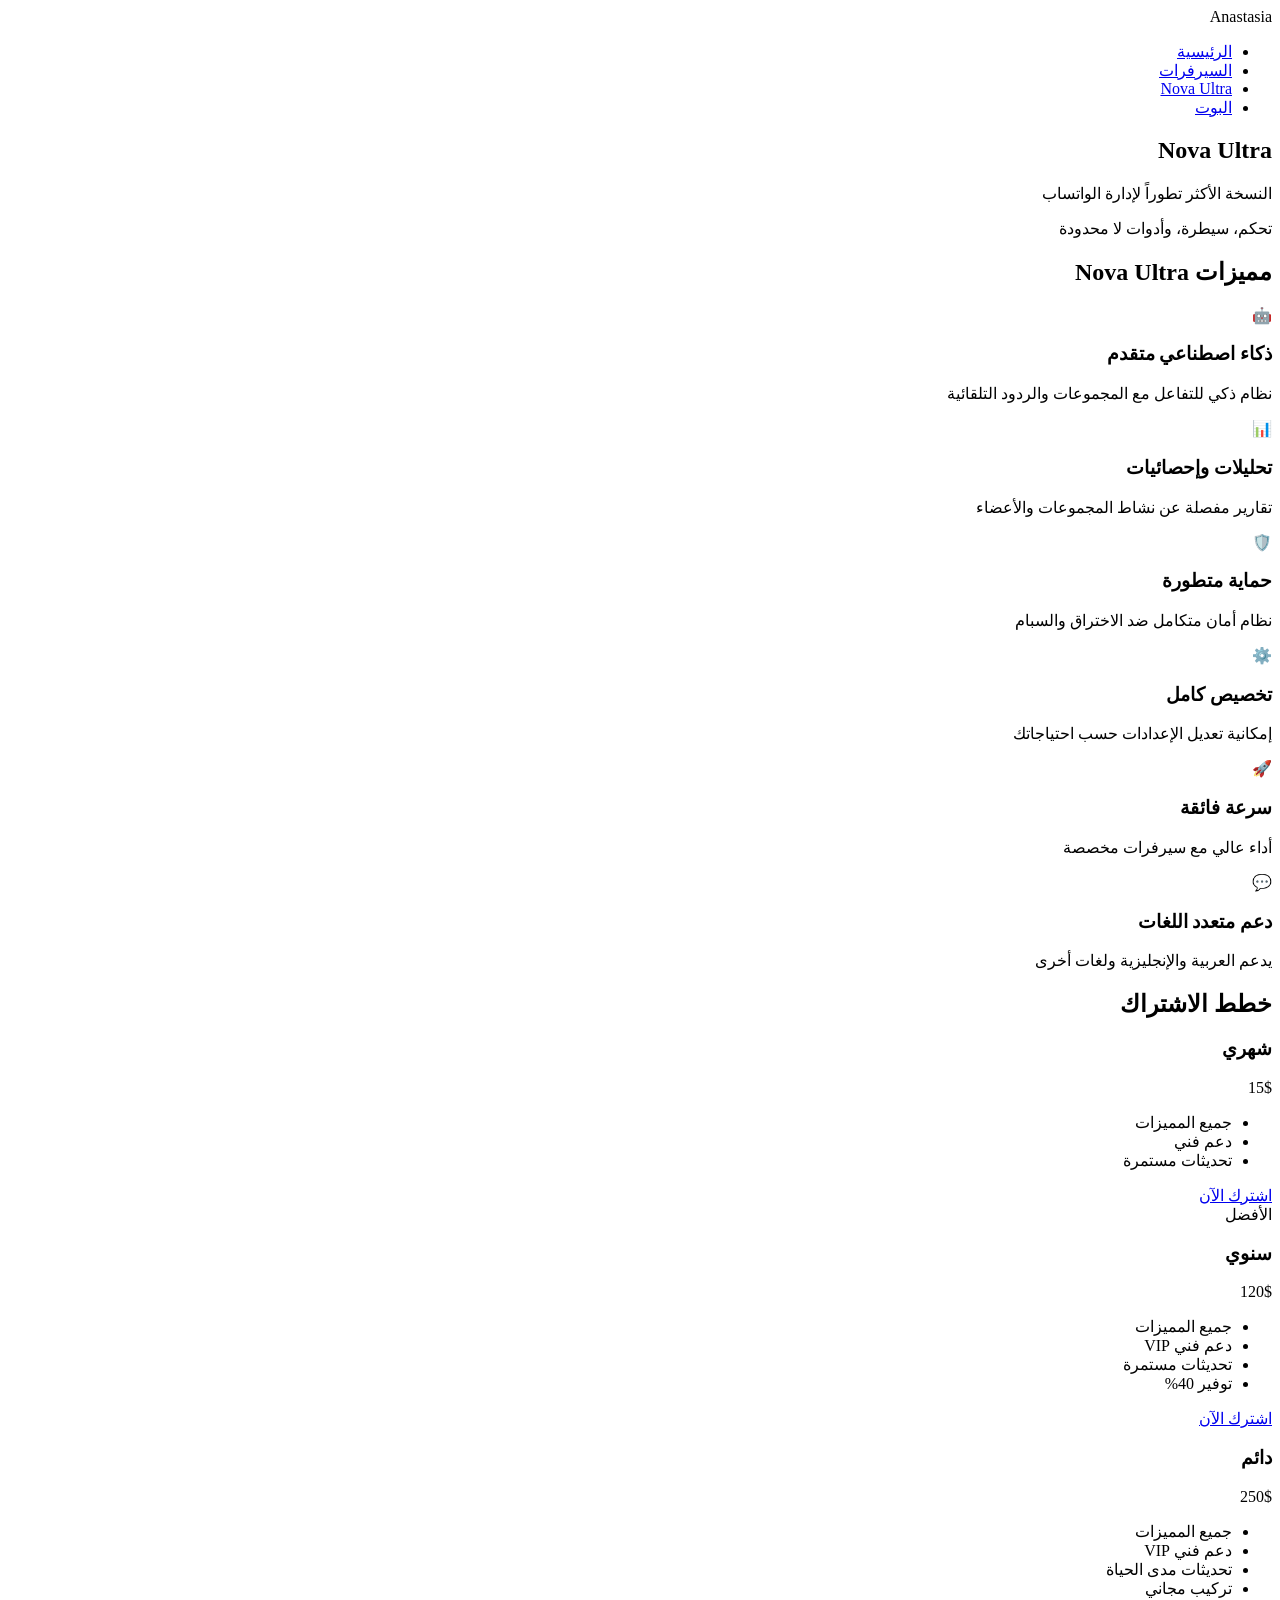
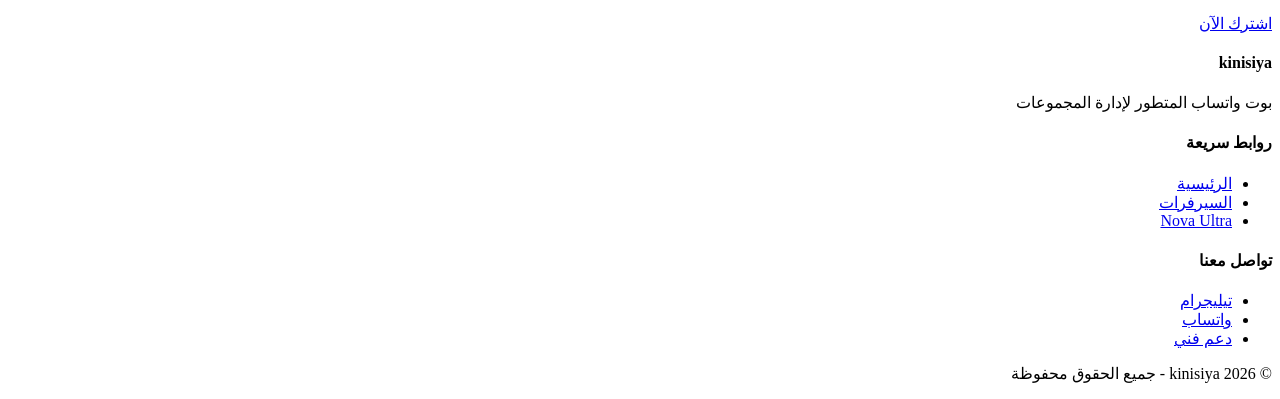
==== nova-ultra.html @ 18f65bf1 "nova-ultra.html" ====
<!DOCTYPE html>
<html lang="ar" dir="rtl">
<head>
    <meta charset="UTF-8">
    <meta name="viewport" content="width=device-width, initial-scale=1.0">
    <title>Anastasia - Nova Ultra</title>
    <link rel="stylesheet" href="style.css">
</head>
<body>
    <!-- الهيدر -->
    <header>
        <nav>
            <div class="logo">Anastasia</div>
            <ul>
                <li><a href="index.html">الرئيسية</a></li>
                <li><a href="servers.html">السيرفرات</a></li>
                <li><a href="nova-ultra.html" class="active">Nova Ultra</a></li>
                <li><a href="https://t.me/yertchi_kunusua">البوت</a></li>
            </ul>
        </nav>
    </header>

    <!-- عنوان المنتج -->
    <section class="product-header">
        <h1>Nova Ultra</h1>
        <p>النسخة الأكثر تطوراً لإدارة الواتساب</p>
        <div class="product-tagline">تحكم، سيطرة، وأدوات لا محدودة</div>
    </section>

    <!-- المميزات المتقدمة -->
    <section class="advanced-features">
        <h2>مميزات Nova Ultra</h2>
        <div class="features-list">
            <div class="feature-item">
                <div class="feature-icon">🤖</div>
                <div class="feature-text">
                    <h3>ذكاء اصطناعي متقدم</h3>
                    <p>نظام ذكي للتفاعل مع المجموعات والردود التلقائية</p>
                </div>
            </div>
            <div class="feature-item">
                <div class="feature-icon">📊</div>
                <div class="feature-text">
                    <h3>تحليلات وإحصائيات</h3>
                    <p>تقارير مفصلة عن نشاط المجموعات والأعضاء</p>
                </div>
            </div>
            <div class="feature-item">
                <div class="feature-icon">🛡️</div>
                <div class="feature-text">
                    <h3>حماية متطورة</h3>
                    <p>نظام أمان متكامل ضد الاختراق والسبام</p>
                </div>
            </div>
            <div class="feature-item">
                <div class="feature-icon">⚙️</div>
                <div class="feature-text">
                    <h3>تخصيص كامل</h3>
                    <p>إمكانية تعديل الإعدادات حسب احتياجاتك</p>
                </div>
            </div>
            <div class="feature-item">
                <div class="feature-icon">🚀</div>
                <div class="feature-text">
                    <h3>سرعة فائقة</h3>
                    <p>أداء عالي مع سيرفرات مخصصة</p>
                </div>
            </div>
            <div class="feature-item">
                <div class="feature-icon">💬</div>
                <div class="feature-text">
                    <h3>دعم متعدد اللغات</h3>
                    <p>يدعم العربية والإنجليزية ولغات أخرى</p>
                </div>
            </div>
        </div>
    </section>

    <!-- خطط الاشتراك -->
    <section class="subscription-plans">
        <h2>خطط الاشتراك</h2>
        <div class="plans-grid">
            <div class="plan-card">
                <h3>شهري</h3>
                <div class="plan-price">15$</div>
                <ul>
                    <li>جميع المميزات</li>
                    <li>دعم فني</li>
                    <li>تحديثات مستمرة</li>
                </ul>
                <a href="https://t.me/@yekay6" class="btn">اشترك الآن</a>
            </div>
            <div class="plan-card popular">
                <div class="badge">الأفضل</div>
                <h3>سنوي</h3>
                <div class="plan-price">120$</div>
                <ul>
                    <li>جميع المميزات</li>
                    <li>دعم فني VIP</li>
                    <li>تحديثات مستمرة</li>
                    <li>توفير 40%</li>
                </ul>
                <a href="https://t.me/@yekay6" class="btn">اشترك الآن</a>
            </div>
            <div class="plan-card">
                <h3>دائم</h3>
                <div class="plan-price">250$</div>
                <ul>
                    <li>جميع المميزات</li>
                    <li>دعم فني VIP</li>
                    <li>تحديثات مدى الحياة</li>
                    <li>تركيب مجاني</li>
                </ul>
                <a href="https://t.me/@yekay6" class="btn">اشترك الآن</a>
            </div>
        </div>
    </section>

    <!-- الفوتر -->
    <footer>
        <div class="footer-content">
            <div class="footer-section">
                <h4>kinisiya</h4>
                <p>بوت واتساب المتطور لإدارة المجموعات</p>
            </div>
            <div class="footer-section">
                <h4>روابط سريعة</h4>
                <ul>
                    <li><a href="index.html">الرئيسية</a></li>
                    <li><a href="servers.html">السيرفرات</a></li>
                    <li><a href="nova-ultra.html">Nova Ultra</a></li>
                </ul>
            </div>
            <div class="footer-section">
                <h4>تواصل معنا</h4>
                <ul>
                    <li><a href="https://t.me/@yekay6">تيليجرام</a></li>
                    <li><a href="#">واتساب</a></li>
                    <li><a href="#">دعم فني</a></li>
                </ul>
            </div>
        </div>
        <div class="copyright">
            <p>© 2026 kinisiya - جميع الحقوق محفوظة</p>
        </div>
    </footer>
</body>
</html>
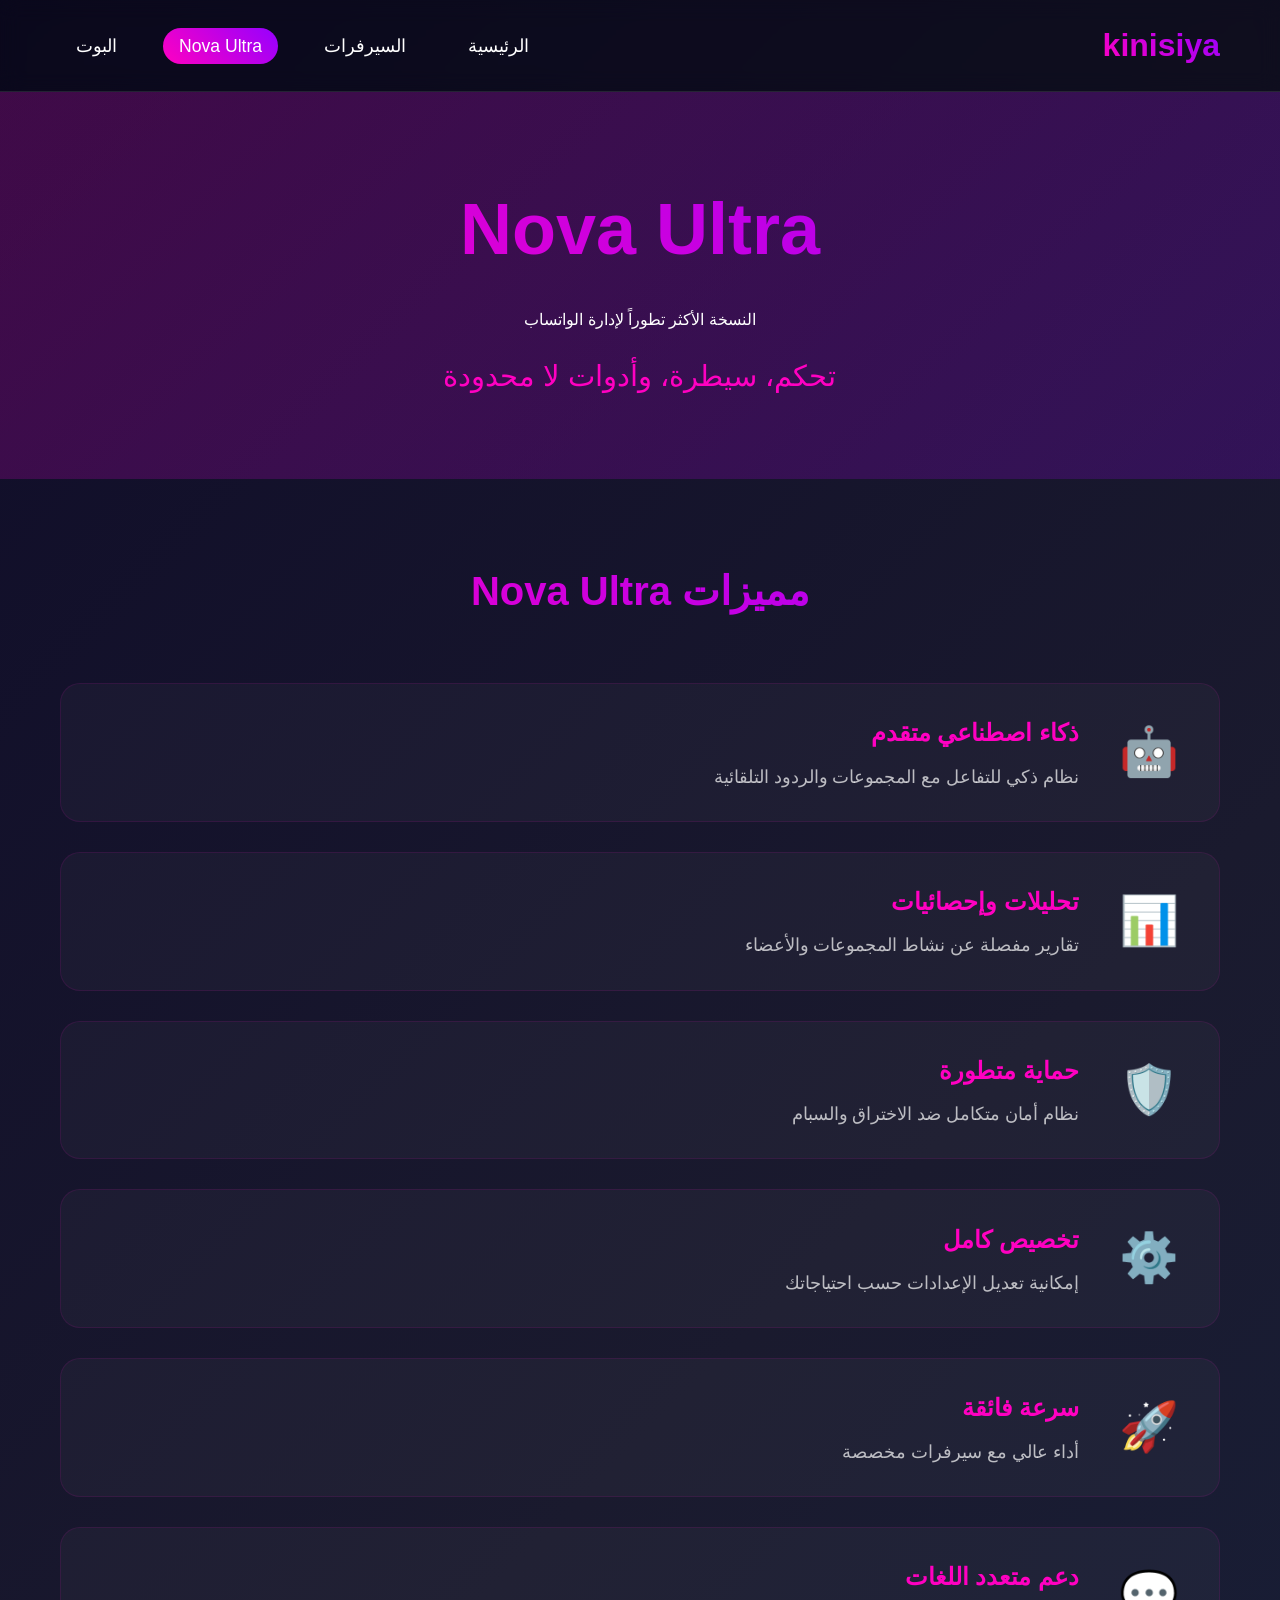
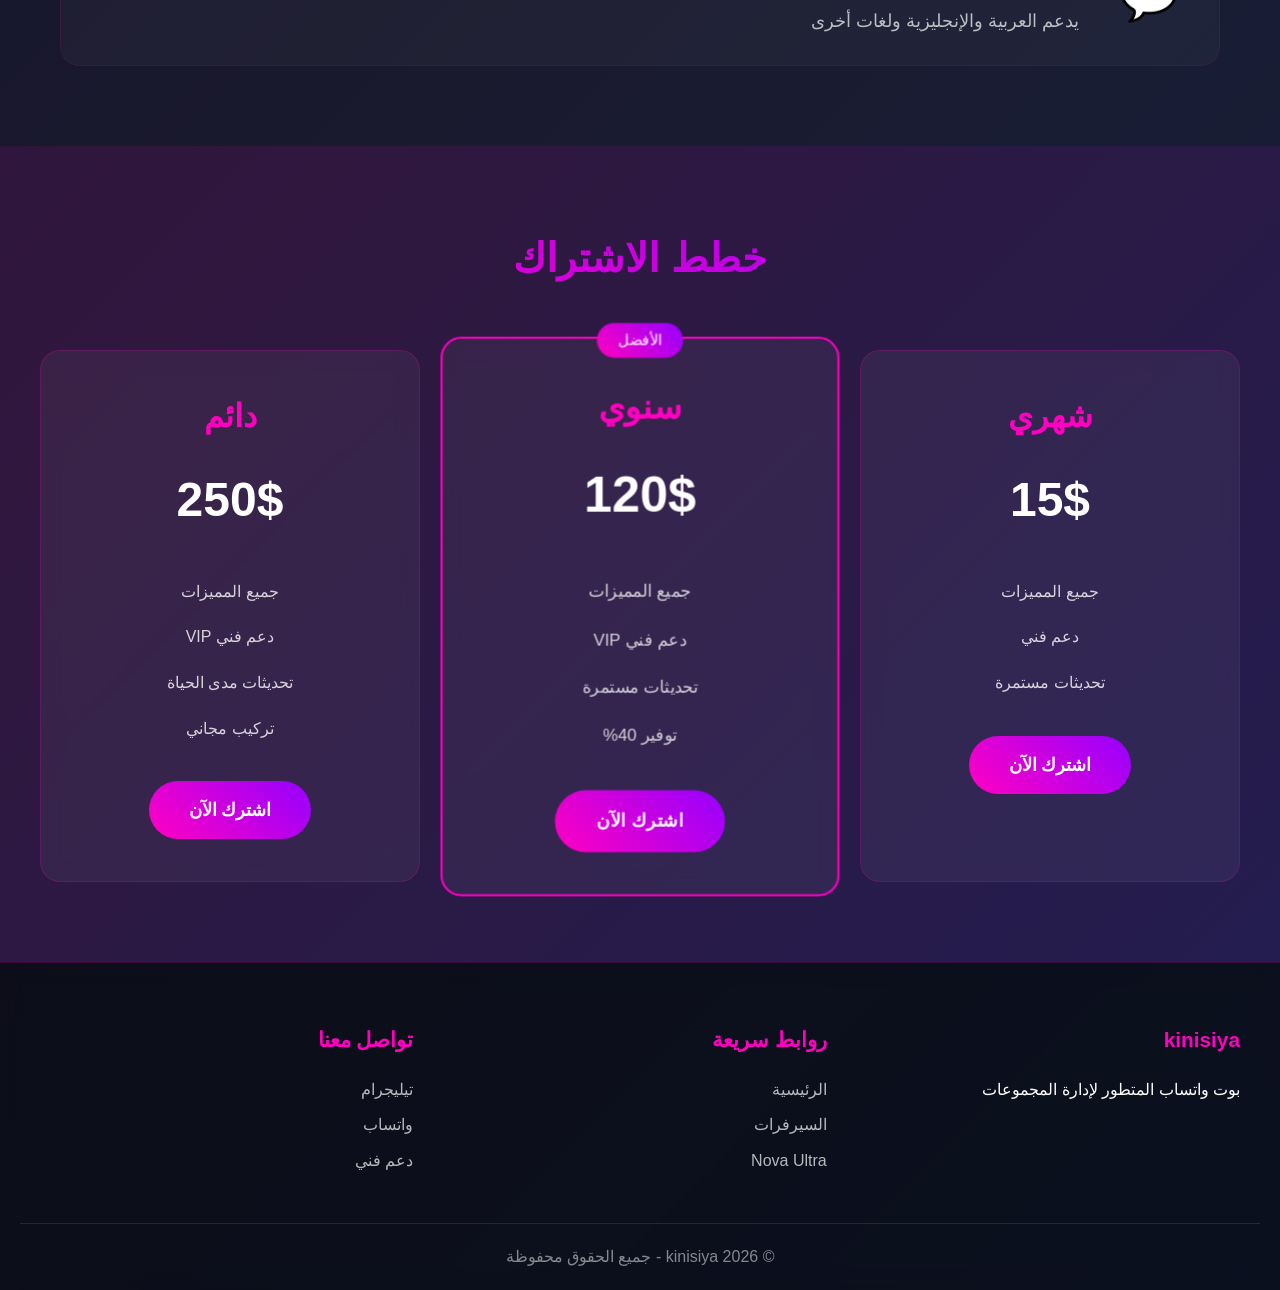
==== commit cef76f56: "Change title and logo from Anastasia to kinisiya" ====
--- a/nova-ultra.html
+++ b/nova-ultra.html
@@ -3,14 +3,14 @@
 <head>
     <meta charset="UTF-8">
     <meta name="viewport" content="width=device-width, initial-scale=1.0">
-    <title>Anastasia - Nova Ultra</title>
+    <title>kinisiya - Nova Ultra</title>
     <link rel="stylesheet" href="style.css">
 </head>
 <body>
     <!-- الهيدر -->
     <header>
         <nav>
-            <div class="logo">Anastasia</div>
+            <div class="logo">kinisiya</div>
             <ul>
                 <li><a href="index.html">الرئيسية</a></li>
                 <li><a href="servers.html">السيرفرات</a></li>
--- a/style.css
+++ b/style.css
@@ -0,0 +1,601 @@
+/* style.css */
+
+* {
+    margin: 0;
+    padding: 0;
+    box-sizing: border-box;
+    font-family: 'Segoe UI', 'Tajawal', sans-serif;
+}
+
+body {
+    background: linear-gradient(135deg, #0f0c29, #1a1a2e, #16213e);
+    color: #fff;
+    line-height: 1.6;
+}
+
+/* الهيدر */
+header {
+    background: rgba(0, 0, 0, 0.3);
+    backdrop-filter: blur(10px);
+    border-bottom: 1px solid rgba(255, 255, 255, 0.1);
+    position: sticky;
+    top: 0;
+    z-index: 1000;
+}
+
+nav {
+    max-width: 1200px;
+    margin: 0 auto;
+    padding: 20px;
+    display: flex;
+    justify-content: space-between;
+    align-items: center;
+}
+
+.logo {
+    font-size: 2em;
+    font-weight: bold;
+    background: linear-gradient(45deg, #ff00c1, #9600ff);
+    -webkit-background-clip: text;
+    -webkit-text-fill-color: transparent;
+    background-clip: text;
+}
+
+nav ul {
+    display: flex;
+    list-style: none;
+    gap: 30px;
+}
+
+nav ul li a {
+    color: #fff;
+    text-decoration: none;
+    font-size: 1.1em;
+    transition: all 0.3s;
+    padding: 8px 16px;
+    border-radius: 20px;
+}
+
+nav ul li a:hover,
+nav ul li a.active {
+    background: linear-gradient(45deg, #ff00c1, #9600ff);
+    color: #fff;
+}
+
+/* الهيرو */
+.hero {
+    min-height: 80vh;
+    display: flex;
+    align-items: center;
+    justify-content: center;
+    text-align: center;
+    position: relative;
+    overflow: hidden;
+}
+
+.hero::before {
+    content: '';
+    position: absolute;
+    width: 200%;
+    height: 200%;
+    background: radial-gradient(circle, rgba(255,0,193,0.1) 0%, transparent 50%);
+    animation: rotate 20s linear infinite;
+}
+
+@keyframes rotate {
+    from { transform: rotate(0deg); }
+    to { transform: rotate(360deg); }
+}
+
+.hero-content {
+    position: relative;
+    z-index: 1;
+    max-width: 800px;
+    padding: 0 20px;
+}
+
+.hero-content h1 {
+    font-size: 5em;
+    margin-bottom: 20px;
+    background: linear-gradient(45deg, #ff00c1, #9600ff);
+    -webkit-background-clip: text;
+    -webkit-text-fill-color: transparent;
+    background-clip: text;
+}
+
+.hero-content h2 {
+    font-size: 2.5em;
+    margin-bottom: 30px;
+    color: rgba(255, 255, 255, 0.9);
+}
+
+.hero-content p {
+    font-size: 1.2em;
+    margin-bottom: 40px;
+    color: rgba(255, 255, 255, 0.7);
+}
+
+/* الأزرار */
+.btn {
+    display: inline-block;
+    padding: 15px 40px;
+    background: linear-gradient(45deg, #ff00c1, #9600ff);
+    color: #fff;
+    text-decoration: none;
+    border-radius: 50px;
+    font-weight: bold;
+    transition: all 0.3s;
+    border: none;
+    cursor: pointer;
+    font-size: 1.1em;
+}
+
+.btn:hover {
+    transform: translateY(-3px);
+    box-shadow: 0 10px 30px rgba(255, 0, 193, 0.4);
+}
+
+.btn-outline {
+    background: transparent;
+    border: 2px solid #ff00c1;
+    color: #ff00c1;
+}
+
+.btn-outline:hover {
+    background: linear-gradient(45deg, #ff00c1, #9600ff);
+    color: #fff;
+    border-color: transparent;
+}
+
+/* المميزات */
+.features {
+    padding: 80px 20px;
+    max-width: 1200px;
+    margin: 0 auto;
+    text-align: center;
+}
+
+.features h2 {
+    font-size: 2.5em;
+    margin-bottom: 60px;
+    background: linear-gradient(45deg, #ff00c1, #9600ff);
+    -webkit-background-clip: text;
+    -webkit-text-fill-color: transparent;
+    background-clip: text;
+}
+
+.features-grid {
+    display: grid;
+    grid-template-columns: repeat(auto-fit, minmax(250px, 1fr));
+    gap: 30px;
+}
+
+.feature-card {
+    background: rgba(255, 255, 255, 0.05);
+    backdrop-filter: blur(10px);
+    padding: 40px 20px;
+    border-radius: 20px;
+    border: 1px solid rgba(255, 0, 193, 0.2);
+    transition: all 0.3s;
+}
+
+.feature-card:hover {
+    transform: translateY(-10px);
+    border-color: #ff00c1;
+    box-shadow: 0 0 30px rgba(255, 0, 193, 0.3);
+}
+
+.feature-card .icon {
+    font-size: 3em;
+    margin-bottom: 20px;
+}
+
+.feature-card h3 {
+    font-size: 1.5em;
+    margin-bottom: 15px;
+    color: #ff00c1;
+}
+
+.feature-card p {
+    color: rgba(255, 255, 255, 0.7);
+}
+
+/* الإحصائيات */
+.stats {
+    background: linear-gradient(135deg, rgba(255,0,193,0.1), rgba(150,0,255,0.1));
+    padding: 60px 20px;
+}
+
+.stats-container {
+    max-width: 1200px;
+    margin: 0 auto;
+    display: grid;
+    grid-template-columns: repeat(auto-fit, minmax(200px, 1fr));
+    gap: 30px;
+    text-align: center;
+}
+
+.stat-number {
+    font-size: 3.5em;
+    font-weight: bold;
+    background: linear-gradient(45deg, #ff00c1, #9600ff);
+    -webkit-background-clip: text;
+    -webkit-text-fill-color: transparent;
+    background-clip: text;
+    margin-bottom: 10px;
+}
+
+.stat-label {
+    font-size: 1.2em;
+    color: rgba(255, 255, 255, 0.8);
+}
+
+/* قسم Nova */
+.nova-section {
+    min-height: 60vh;
+    display: flex;
+    align-items: center;
+    justify-content: center;
+    text-align: center;
+    background: linear-gradient(135deg, #1a1a2e, #16213e);
+}
+
+.nova-content {
+    max-width: 800px;
+    padding: 0 20px;
+}
+
+.nova-content h2 {
+    font-size: 4em;
+    margin-bottom: 20px;
+    background: linear-gradient(45deg, #ff00c1, #9600ff);
+    -webkit-background-clip: text;
+    -webkit-text-fill-color: transparent;
+    background-clip: text;
+}
+
+.nova-content p {
+    font-size: 1.3em;
+    margin-bottom: 40px;
+    color: rgba(255, 255, 255, 0.8);
+}
+
+/* صفحات المنتج */
+.page-header {
+    text-align: center;
+    padding: 60px 20px;
+}
+
+.page-header h1 {
+    font-size: 3.5em;
+    margin-bottom: 20px;
+    background: linear-gradient(45deg, #ff00c1, #9600ff);
+    -webkit-background-clip: text;
+    -webkit-text-fill-color: transparent;
+    background-clip: text;
+}
+
+.page-header p {
+    font-size: 1.2em;
+    color: rgba(255, 255, 255, 0.7);
+}
+
+/* بطاقات الأسعار */
+.pricing-section {
+    padding: 40px 20px 80px;
+    max-width: 1200px;
+    margin: 0 auto;
+}
+
+.pricing-grid {
+    display: grid;
+    grid-template-columns: repeat(auto-fit, minmax(280px, 1fr));
+    gap: 30px;
+}
+
+.pricing-card {
+    background: rgba(255, 255, 255, 0.05);
+    backdrop-filter: blur(10px);
+    padding: 40px 20px;
+    border-radius: 20px;
+    border: 1px solid rgba(255, 0, 193, 0.2);
+    text-align: center;
+    transition: all 0.3s;
+    position: relative;
+}
+
+.pricing-card:hover {
+    transform: translateY(-10px);
+    border-color: #ff00c1;
+    box-shadow: 0 0 30px rgba(255, 0, 193, 0.3);
+}
+
+.pricing-card.popular {
+    border: 2px solid #ff00c1;
+    transform: scale(1.05);
+}
+
+.pricing-card.popular:hover {
+    transform: scale(1.05) translateY(-10px);
+}
+
+.badge {
+    position: absolute;
+    top: -15px;
+    left: 50%;
+    transform: translateX(-50%);
+    background: linear-gradient(45deg, #ff00c1, #9600ff);
+    padding: 5px 20px;
+    border-radius: 30px;
+    font-size: 0.9em;
+    color: #fff;
+}
+
+.pricing-card h2 {
+    font-size: 2em;
+    margin-bottom: 20px;
+    color: #ff00c1;
+}
+
+.price {
+    font-size: 3.5em;
+    font-weight: bold;
+    margin-bottom: 30px;
+}
+
+.price span {
+    font-size: 0.4em;
+    color: rgba(255, 255, 255, 0.5);
+}
+
+.pricing-card ul {
+    list-style: none;
+    margin-bottom: 30px;
+}
+
+.pricing-card ul li {
+    padding: 10px 0;
+    border-bottom: 1px solid rgba(255, 255, 255, 0.1);
+    color: rgba(255, 255, 255, 0.8);
+}
+
+.pricing-card ul li:last-child {
+    border-bottom: none;
+}
+
+/* صفحة Nova Ultra */
+.product-header {
+    text-align: center;
+    padding: 80px 20px;
+    background: linear-gradient(135deg, rgba(255,0,193,0.2), rgba(150,0,255,0.2));
+}
+
+.product-header h1 {
+    font-size: 4.5em;
+    margin-bottom: 20px;
+    background: linear-gradient(45deg, #ff00c1, #9600ff);
+    -webkit-background-clip: text;
+    -webkit-text-fill-color: transparent;
+    background-clip: text;
+}
+
+.product-tagline {
+    font-size: 1.8em;
+    color: #ff00c1;
+    margin-top: 20px;
+}
+
+.advanced-features {
+    max-width: 1200px;
+    margin: 0 auto;
+    padding: 80px 20px;
+    text-align: center;
+}
+
+.advanced-features h2 {
+    font-size: 2.5em;
+    margin-bottom: 60px;
+    background: linear-gradient(45deg, #ff00c1, #9600ff);
+    -webkit-background-clip: text;
+    -webkit-text-fill-color: transparent;
+    background-clip: text;
+}
+
+.features-list {
+    display: grid;
+    gap: 30px;
+}
+
+.feature-item {
+    display: flex;
+    align-items: center;
+    gap: 30px;
+    background: rgba(255, 255, 255, 0.03);
+    padding: 30px;
+    border-radius: 20px;
+    border: 1px solid rgba(255, 0, 193, 0.1);
+    transition: all 0.3s;
+    text-align: right;
+}
+
+.feature-item:hover {
+    border-color: #ff00c1;
+    transform: translateX(-10px);
+}
+
+.feature-icon {
+    font-size: 3em;
+    min-width: 80px;
+    text-align: center;
+}
+
+.feature-text h3 {
+    font-size: 1.5em;
+    color: #ff00c1;
+    margin-bottom: 10px;
+}
+
+.feature-text p {
+    color: rgba(255, 255, 255, 0.7);
+    font-size: 1.1em;
+}
+
+.subscription-plans {
+    background: linear-gradient(135deg, rgba(255,0,193,0.1), rgba(150,0,255,0.1));
+    padding: 80px 20px;
+    text-align: center;
+}
+
+.subscription-plans h2 {
+    font-size: 2.5em;
+    margin-bottom: 60px;
+    background: linear-gradient(45deg, #ff00c1, #9600ff);
+    -webkit-background-clip: text;
+    -webkit-text-fill-color: transparent;
+    background-clip: text;
+}
+
+.plans-grid {
+    max-width: 1200px;
+    margin: 0 auto;
+    display: grid;
+    grid-template-columns: repeat(auto-fit, minmax(300px, 1fr));
+    gap: 30px;
+}
+
+.plan-card {
+    background: rgba(255, 255, 255, 0.05);
+    backdrop-filter: blur(10px);
+    padding: 40px 20px;
+    border-radius: 20px;
+    border: 1px solid rgba(255, 0, 193, 0.2);
+    transition: all 0.3s;
+    position: relative;
+}
+
+.plan-card:hover {
+    transform: translateY(-10px);
+    border-color: #ff00c1;
+    box-shadow: 0 0 30px rgba(255, 0, 193, 0.3);
+}
+
+.plan-card.popular {
+    border: 2px solid #ff00c1;
+    transform: scale(1.05);
+}
+
+.plan-card.popular:hover {
+    transform: scale(1.05) translateY(-10px);
+}
+
+.plan-card h3 {
+    font-size: 2em;
+    color: #ff00c1;
+    margin-bottom: 20px;
+}
+
+.plan-price {
+    font-size: 3em;
+    font-weight: bold;
+    margin-bottom: 30px;
+}
+
+.plan-card ul {
+    list-style: none;
+    margin-bottom: 30px;
+}
+
+.plan-card ul li {
+    padding: 10px 0;
+    color: rgba(255, 255, 255, 0.8);
+}
+
+/* الفوتر */
+footer {
+    background: rgba(0, 0, 0, 0.5);
+    backdrop-filter: blur(10px);
+    padding: 60px 20px 20px;
+    border-top: 1px solid rgba(255, 0, 193, 0.2);
+}
+
+.footer-content {
+    max-width: 1200px;
+    margin: 0 auto;
+    display: grid;
+    grid-template-columns: repeat(auto-fit, minmax(250px, 1fr));
+    gap: 40px;
+    margin-bottom: 40px;
+}
+
+.footer-section h4 {
+    font-size: 1.3em;
+    color: #ff00c1;
+    margin-bottom: 20px;
+}
+
+.footer-section ul {
+    list-style: none;
+}
+
+.footer-section ul li {
+    margin-bottom: 10px;
+}
+
+.footer-section ul li a {
+    color: rgba(255, 255, 255, 0.7);
+    text-decoration: none;
+    transition: color 0.3s;
+}
+
+.footer-section ul li a:hover {
+    color: #ff00c1;
+}
+
+.copyright {
+    text-align: center;
+    padding-top: 20px;
+    border-top: 1px solid rgba(255, 255, 255, 0.1);
+    color: rgba(255, 255, 255, 0.5);
+}
+
+/* استايلات متجاوبة */
+@media (max-width: 768px) {
+    nav {
+        flex-direction: column;
+        gap: 15px;
+    }
+    
+    nav ul {
+        flex-wrap: wrap;
+        justify-content: center;
+    }
+    
+    .hero-content h1 {
+        font-size: 3em;
+    }
+    
+    .hero-content h2 {
+        font-size: 1.8em;
+    }
+    
+    .feature-item {
+        flex-direction: column;
+        text-align: center;
+    }
+    
+    .feature-item:hover {
+        transform: translateY(-10px);
+    }
+    
+    .pricing-card.popular {
+        transform: scale(1);
+    }
+    
+    .pricing-card.popular:hover {
+        transform: translateY(-10px);
+    }
+    
+    .plan-card.popular {
+        transform: scale(1);
+    }
+}
